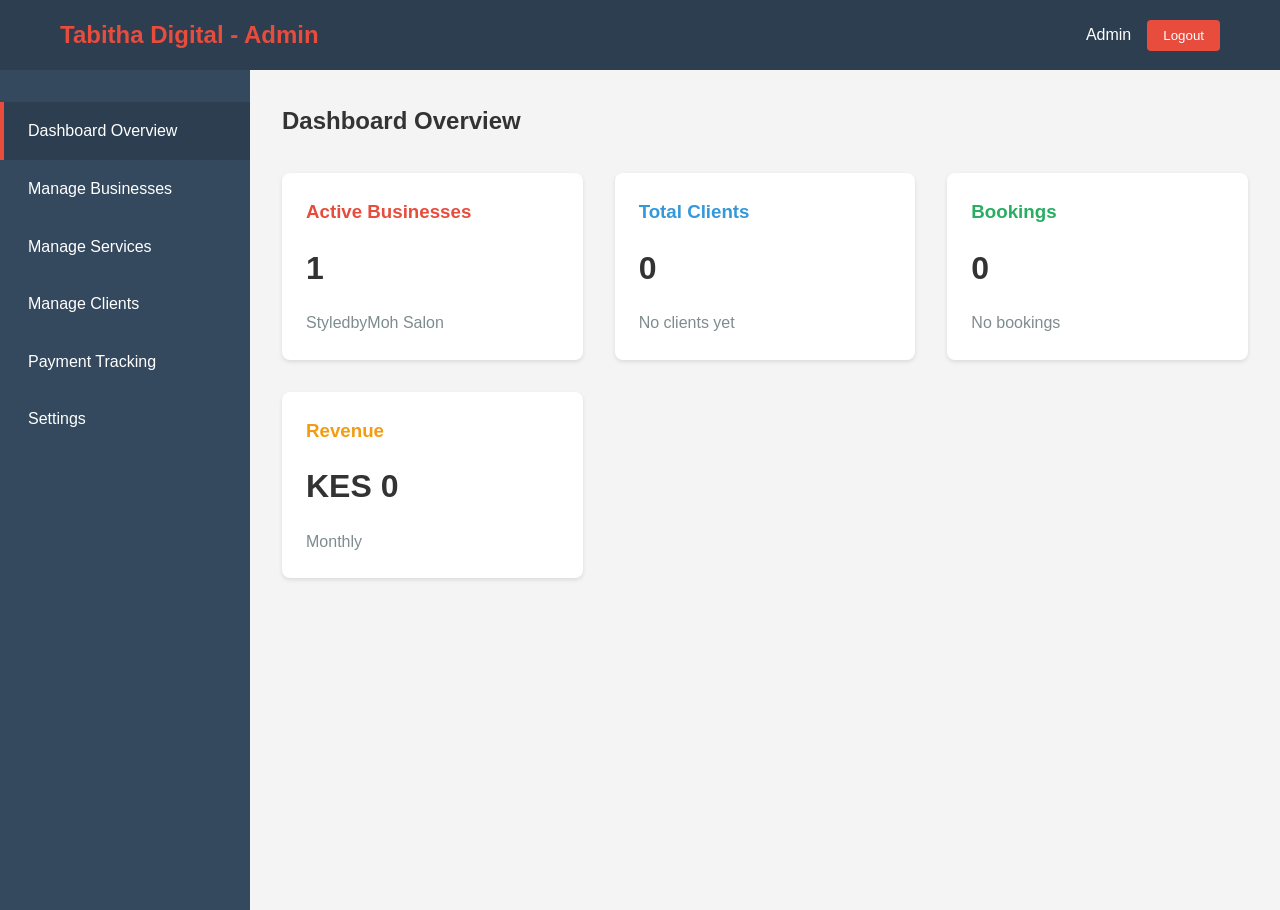
==== admin/dashboard.html @ 911a8e15 "Add admin dashboard page (admin/dashboard.html)" ====
<!DOCTYPE html>
<html lang="en">
<head>
    <meta charset="UTF-8">
    <meta name="viewport" content="width=device-width, initial-scale=1.0">
    <title>Admin Dashboard - Tabitha Digital</title>
    <link rel="stylesheet" href="../css/style.css">
    <link rel="stylesheet" href="admin.css">
</head>
<body>
    <!-- Admin Navigation -->
    <nav class="admin-navbar">
        <div class="container">
            <div class="admin-logo">Tabitha Digital - Admin</div>
            <div class="admin-user">
                <span id="adminUsername">Admin</span>
                <button class="logout-btn" onclick="adminLogout()">Logout</button>
            </div>
        </div>
    </nav>

    <!-- Dashboard Container -->
    <div class="dashboard-container">
        <!-- Sidebar -->
        <aside class="sidebar">
            <ul class="sidebar-menu">
                <li><a href="#overview" class="menu-link active" onclick="showSection('overview')">Dashboard Overview</a></li>
                <li><a href="#businesses" class="menu-link" onclick="showSection('businesses')">Manage Businesses</a></li>
                <li><a href="#services" class="menu-link" onclick="showSection('services')">Manage Services</a></li>
                <li><a href="#clients" class="menu-link" onclick="showSection('clients')">Manage Clients</a></li>
                <li><a href="#payments" class="menu-link" onclick="showSection('payments')">Payment Tracking</a></li>
                <li><a href="#settings" class="menu-link" onclick="showSection('settings')">Settings</a></li>
            </ul>
        </aside>

        <!-- Main Content -->
        <main class="main-content">
            <!-- Overview Section -->
            <section id="overview" class="content-section">
                <h2>Dashboard Overview</h2>
                <div style="display: grid; grid-template-columns: repeat(auto-fit, minmax(250px, 1fr)); gap: 2rem; margin-top: 2rem;">
                    <div style="background: white; padding: 1.5rem; border-radius: 8px; box-shadow: 0 2px 4px rgba(0,0,0,0.1);">
                        <h3 style="color: #e74c3c;">Active Businesses</h3>
                        <p style="font-size: 2rem; font-weight: bold; margin: 1rem 0;">1</p>
                        <p style="color: #7f8c8d;">StyledbyMoh Salon</p>
                    </div>
                    <div style="background: white; padding: 1.5rem; border-radius: 8px; box-shadow: 0 2px 4px rgba(0,0,0,0.1);">
                        <h3 style="color: #3498db;">Total Clients</h3>
                        <p style="font-size: 2rem; font-weight: bold; margin: 1rem 0;">0</p>
                        <p style="color: #7f8c8d;">No clients yet</p>
                    </div>
                    <div style="background: white; padding: 1.5rem; border-radius: 8px; box-shadow: 0 2px 4px rgba(0,0,0,0.1);">
                        <h3 style="color: #27ae60;">Bookings</h3>
                        <p style="font-size: 2rem; font-weight: bold; margin: 1rem 0;">0</p>
                        <p style="color: #7f8c8d;">No bookings</p>
                    </div>
                    <div style="background: white; padding: 1.5rem; border-radius: 8px; box-shadow: 0 2px 4px rgba(0,0,0,0.1);">
                        <h3 style="color: #f39c12;">Revenue</h3>
                        <p style="font-size: 2rem; font-weight: bold; margin: 1rem 0;">KES 0</p>
                        <p style="color: #7f8c8d;">Monthly</p>
                    </div>
                </div>
            </section>

            <!-- Manage Businesses Section -->
            <section id="businesses" class="content-section" style="display: none;">
                <h2>Manage Businesses</h2>
                <button class="cta-button" onclick="openAddBusinessModal()" style="margin: 2rem 0;">Add New Business</button>
                
                <div style="background: white; padding: 1.5rem; border-radius: 8px; box-shadow: 0 2px 4px rgba(0,0,0,0.1);">
                    <h3>Existing Businesses</h3>
                    <table style="width: 100%; border-collapse: collapse; margin-top: 1rem;">
                        <thead>
                            <tr style="background-color: #ecf0f1; border-bottom: 2px solid #bdc3c7;">
                                <th style="padding: 1rem; text-align: left;">Business Name</th>
                                <th style="padding: 1rem; text-align: left;">Category</th>
                                <th style="padding: 1rem; text-align: left;">Phone</th>
                                <th style="padding: 1rem; text-align: left;">Actions</th>
                            </tr>
                        </thead>
                        <tbody>
                            <tr style="border-bottom: 1px solid #ecf0f1;">
                                <td style="padding: 1rem;">StyledbyMoh Salon</td>
                                <td style="padding: 1rem;">Beauty & Hair Salon</td>
                                <td style="padding: 1rem;">+254 712 345 678</td>
                                <td style="padding: 1rem;">
                                    <button style="background: #3498db; color: white; padding: 0.5rem 1rem; border: none; border-radius: 4px; cursor: pointer; margin-right: 0.5rem;">Edit</button>
                                    <button style="background: #e74c3c; color: white; padding: 0.5rem 1rem; border: none; border-radius: 4px; cursor: pointer;">Delete</button>
                                </td>
                            </tr>
                        </tbody>
                    </table>
                </div>
            </section>

            <!-- Manage Services Section -->
            <section id="services" class="content-section" style="display: none;">
                <h2>Manage Services</h2>
                <button class="cta-button" onclick="openAddServiceModal()" style="margin: 2rem 0;">Add New Service</button>
                
                <div style="background: white; padding: 1.5rem; border-radius: 8px; box-shadow: 0 2px 4px rgba(0,0,0,0.1);">
                    <h3>Services for StyledbyMoh Salon</h3>
                    <table style="width: 100%; border-collapse: collapse; margin-top: 1rem;">
                        <thead>
                            <tr style="background-color: #ecf0f1; border-bottom: 2px solid #bdc3c7;">
                                <th style="padding: 1rem; text-align: left;">Service Name</th>
                                <th style="padding: 1rem; text-align: left;">Price</th>
                                <th style="padding: 1rem; text-align: left;">Duration</th>
                                <th style="padding: 1rem; text-align: left;">Actions</th>
                            </tr>
                        </thead>
                        <tbody>
                            <tr style="border-bottom: 1px solid #ecf0f1;">
                                <td style="padding: 1rem;">Hair Cutting</td>
                                <td style="padding: 1rem;">KES 500</td>
                                <td style="padding: 1rem;">30 mins</td>
                                <td style="padding: 1rem;">
                                    <button style="background: #3498db; color: white; padding: 0.5rem 1rem; border: none; border-radius: 4px; cursor: pointer; margin-right: 0.5rem;">Edit</button>
                                    <button style="background: #e74c3c; color: white; padding: 0.5rem 1rem; border: none; border-radius: 4px; cursor: pointer;">Delete</button>
                                </td>
                            </tr>
                        </tbody>
                    </table>
                </div>
            </section>

            <!-- Manage Clients Section -->
            <section id="clients" class="content-section" style="display: none;">
                <h2>Manage Clients</h2>
                
                <div style="background: white; padding: 1.5rem; border-radius: 8px; box-shadow: 0 2px 4px rgba(0,0,0,0.1);">
                    <h3>All Clients</h3>
                    <p style="color: #7f8c8d; margin-top: 1rem;">No clients registered yet. Clients will appear here once they make their first booking.</p>
                </div>
            </section>

            <!-- Payment Tracking Section -->
            <section id="payments" class="content-section" style="display: none;">
                <h2>Payment Tracking</h2>
                
                <div style="background: white; padding: 1.5rem; border-radius: 8px; box-shadow: 0 2px 4px rgba(0,0,0,0.1);">
                    <h3>Payment Status</h3>
                    <p style="color: #7f8c8d; margin-top: 1rem;">No payment records yet.</p>
                    <p style="color: #7f8c8d;">Setup Fee: KES 15,000 (Status: Pending)</p>
                    <p style="color: #7f8c8d;">Monthly Fee: KES 2,000 (Due: 1st of each month)</p>
                </div>
            </section>

            <!-- Settings Section -->
            <section id="settings" class="content-section" style="display: none;">
                <h2>Admin Settings</h2>
                
                <div style="background: white; padding: 1.5rem; border-radius: 8px; box-shadow: 0 2px 4px rgba(0,0,0,0.1); margin-top: 1rem;">
                    <h3>Change Password</h3>
                    <form style="margin-top: 1rem;">
                        <div style="margin-bottom: 1rem;">
                            <label style="display: block; margin-bottom: 0.5rem;">Current Password</label>
                            <input type="password" style="width: 100%; padding: 0.75rem; border: 1px solid #bdc3c7; border-radius: 4px;">
                        </div>
                        <div style="margin-bottom: 1rem;">
                            <label style="display: block; margin-bottom: 0.5rem;">New Password</label>
                            <input type="password" style="width: 100%; padding: 0.75rem; border: 1px solid #bdc3c7; border-radius: 4px;">
                        </div>
                        <div style="margin-bottom: 1rem;">
                            <label style="display: block; margin-bottom: 0.5rem;">Confirm Password</label>
                            <input type="password" style="width: 100%; padding: 0.75rem; border: 1px solid #bdc3c7; border-radius: 4px;">
                        </div>
                        <button type="submit" class="cta-button">Update Password</button>
                    </form>
                </div>
            </section>
        </main>
    </div>

    <script src="auth.js"></script>
    <script src="admin.js"></script>
</body>
</html>
---- css/style.css ----
* {
    margin: 0;
    padding: 0;
    box-sizing: border-box;
}

body {
    font-family: 'Segoe UI', Tahoma, Geneva, Verdana, sans-serif;
    line-height: 1.6;
    color: #333;
    background-color: #f4f4f4;
}

.container {
    max-width: 1200px;
    margin: 0 auto;
    padding: 0 20px;
}

/* Navigation Bar */
.navbar {
    background-color: #2c3e50;
    color: white;
    padding: 1rem 0;
    position: sticky;
    top: 0;
    z-index: 100;
    box-shadow: 0 2px 5px rgba(0,0,0,0.1);
}

.navbar .container {
    display: flex;
    justify-content: space-between;
    align-items: center;
}

.logo h1 {
    font-size: 1.8rem;
    color: #e74c3c;
}

.nav-links {
    display: flex;
    list-style: none;
    gap: 2rem;
}

.nav-links a {
    color: white;
    text-decoration: none;
    transition: color 0.3s ease;
}

.nav-links a:hover {
    color: #e74c3c;
}

.admin-link {
    background-color: #e74c3c;
    padding: 0.5rem 1rem;
    border-radius: 4px;
    font-weight: bold;
}

.admin-link:hover {
    background-color: #c0392b;
    color: white;
}

/* Hero Section */
.hero {
    background: linear-gradient(135deg, #667eea 0%, #764ba2 100%);
    color: white;
    padding: 100px 20px;
    text-align: center;
}

.hero-content h2 {
    font-size: 3rem;
    margin-bottom: 1rem;
}

.hero-content p {
    font-size: 1.3rem;
    margin-bottom: 2rem;
}

.cta-button {
    background-color: #e74c3c;
    color: white;
    padding: 12px 30px;
    font-size: 1rem;
    border: none;
    border-radius: 4px;
    cursor: pointer;
    transition: background-color 0.3s ease;
}

.cta-button:hover {
    background-color: #c0392b;
}

/* Businesses Section */
.businesses {
    padding: 60px 0;
    background-color: white;
}

.businesses h2 {
    text-align: center;
    font-size: 2.5rem;
    margin-bottom: 3rem;
    color: #2c3e50;
}

.business-grid {
    display: grid;
    grid-template-columns: repeat(auto-fit, minmax(300px, 1fr));
    gap: 2rem;
    margin-bottom: 2rem;
}

.business-card {
    background: white;
    border-radius: 8px;
    overflow: hidden;
    box-shadow: 0 4px 6px rgba(0,0,0,0.1);
    transition: transform 0.3s ease, box-shadow 0.3s ease;
}

.business-card:hover {
    transform: translateY(-5px);
    box-shadow: 0 8px 12px rgba(0,0,0,0.15);
}

.business-image {
    width: 100%;
    height: 200px;
    background-color: #ecf0f1;
    display: flex;
    align-items: center;
    justify-content: center;
    overflow: hidden;
}

.business-image img {
    width: 100%;
    height: 100%;
    object-fit: cover;
}

.business-info {
    padding: 1.5rem;
}

.business-info h3 {
    font-size: 1.5rem;
    margin-bottom: 0.5rem;
    color: #2c3e50;
}

.category {
    color: #e74c3c;
    font-weight: bold;
    font-size: 0.9rem;
}

.description {
    color: #7f8c8d;
    margin: 1rem 0;
    font-size: 0.95rem;
}

.contact {
    margin: 1rem 0;
    font-size: 0.95rem;
}

.contact strong {
    color: #2c3e50;
}

.view-btn {
    display: inline-block;
    background-color: #3498db;
    color: white;
    padding: 10px 20px;
    border-radius: 4px;
    text-decoration: none;
    transition: background-color 0.3s ease;
    margin-top: 1rem;
}

.view-btn:hover {
    background-color: #2980b9;
}

.note {
    text-align: center;
    color: #7f8c8d;
    font-style: italic;
}

/* Services Section */
.services {
    padding: 60px 0;
    background-color: #f4f4f4;
}

.services h2 {
    text-align: center;
    font-size: 2.5rem;
    margin-bottom: 3rem;
    color: #2c3e50;
}

.steps {
    display: grid;
    grid-template-columns: repeat(auto-fit, minmax(250px, 1fr));
    gap: 2rem;
}

.step {
    background: white;
    padding: 2rem;
    border-radius: 8px;
    text-align: center;
    box-shadow: 0 2px 4px rgba(0,0,0,0.1);
}

.step-number {
    width: 50px;
    height: 50px;
    background-color: #e74c3c;
    color: white;
    border-radius: 50%;
    display: flex;
    align-items: center;
    justify-content: center;
    font-size: 1.5rem;
    font-weight: bold;
    margin: 0 auto 1rem;
}

.step h3 {
    color: #2c3e50;
    margin-bottom: 0.5rem;
}

.step p {
    color: #7f8c8d;
}

/* Pricing Section */
.pricing {
    padding: 60px 0;
    background-color: white;
}

.pricing h2 {
    text-align: center;
    font-size: 2.5rem;
    margin-bottom: 3rem;
    color: #2c3e50;
}

.pricing-card {
    display: grid;
    grid-template-columns: repeat(auto-fit, minmax(300px, 1fr));
    gap: 2rem;
    margin-bottom: 2rem;
}

.price-detail {
    background: linear-gradient(135deg, #667eea 0%, #764ba2 100%);
    color: white;
    padding: 2rem;
    border-radius: 8px;
    text-align: center;
}

.price-detail h3 {
    font-size: 1.5rem;
    margin-bottom: 1rem;
}

.price {
    font-size: 2.5rem;
    font-weight: bold;
    margin-bottom: 0.5rem;
}

.price-detail .description {
    color: rgba(255,255,255,0.8);
    margin-top: 1rem;
}

.pricing-note {
    text-align: center;
    color: #7f8c8d;
    font-size: 0.95rem;
}

/* Footer */
.footer {
    background-color: #2c3e50;
    color: white;
    text-align: center;
    padding: 2rem 0;
    margin-top: 3rem;
}

.footer p {
    margin: 0.5rem 0;
}

/* Responsive Design */
@media (max-width: 768px) {
    .nav-links {
        flex-direction: column;
        gap: 1rem;
    }

    .hero-content h2 {
        font-size: 2rem;
    }

    .businesses h2,
    .services h2,
    .pricing h2 {
        font-size: 1.8rem;
    }

    .business-grid {
        grid-template-columns: 1fr;
    }
}
---- admin/admin.css ----
/* Admin Login Styles */

.login-container {
    min-height: 100vh;
    display: flex;
    align-items: center;
    justify-content: center;
    background: linear-gradient(135deg, #667eea 0%, #764ba2 100%);
    padding: 20px;
}

.login-box {
    background: white;
    padding: 2.5rem;
    border-radius: 8px;
    box-shadow: 0 10px 25px rgba(0, 0, 0, 0.2);
    width: 100%;
    max-width: 400px;
}

.login-header {
    text-align: center;
    margin-bottom: 2rem;
}

.login-header h1 {
    color: #2c3e50;
    font-size: 1.8rem;
    margin-bottom: 0.5rem;
}

.login-header p {
    color: #7f8c8d;
    font-size: 1rem;
}

.login-form {
    margin-bottom: 1.5rem;
}

.form-group {
    margin-bottom: 1.5rem;
}

.form-group label {
    display: block;
    margin-bottom: 0.5rem;
    color: #2c3e50;
    font-weight: 500;
    font-size: 0.95rem;
}

.form-group input[type="text"],
.form-group input[type="password"] {
    width: 100%;
    padding: 0.75rem;
    border: 1px solid #bdc3c7;
    border-radius: 4px;
    font-size: 0.95rem;
    transition: border-color 0.3s ease;
}

.form-group input[type="text"]:focus,
.form-group input[type="password"]:focus {
    outline: none;
    border-color: #667eea;
    box-shadow: 0 0 0 3px rgba(102, 126, 234, 0.1);
}

.form-group input[type="checkbox"] {
    margin-right: 0.5rem;
}

.remember-label {
    display: inline;
    margin-bottom: 0;
    font-weight: normal;
    font-size: 0.9rem;
    color: #7f8c8d;
}

.login-btn {
    width: 100%;
    padding: 0.75rem;
    background: linear-gradient(135deg, #667eea 0%, #764ba2 100%);
    color: white;
    border: none;
    border-radius: 4px;
    font-size: 1rem;
    font-weight: 600;
    cursor: pointer;
    transition: transform 0.2s ease, box-shadow 0.2s ease;
}

.login-btn:hover {
    transform: translateY(-2px);
    box-shadow: 0 5px 15px rgba(102, 126, 234, 0.4);
}

.login-btn:active {
    transform: translateY(0);
}

.error-message {
    color: #e74c3c;
    background-color: #fadbd8;
    padding: 0.75rem;
    border-radius: 4px;
    margin-bottom: 1rem;
    display: none;
    border-left: 4px solid #e74c3c;
    font-size: 0.9rem;
}

.error-message.show {
    display: block;
}

.login-footer {
    text-align: center;
    color: #95a5a6;
    font-size: 0.85rem;
}

.login-footer p {
    margin: 0.3rem 0;
}

/* Admin Dashboard Styles */
.admin-navbar {
    background-color: #2c3e50;
    color: white;
    padding: 1rem 0;
    box-shadow: 0 2px 5px rgba(0,0,0,0.1);
}

.admin-navbar .container {
    display: flex;
    justify-content: space-between;
    align-items: center;
}

.admin-logo {
    font-size: 1.5rem;
    font-weight: bold;
    color: #e74c3c;
}

.admin-user {
    display: flex;
    align-items: center;
    gap: 1rem;
}

.logout-btn {
    background-color: #e74c3c;
    color: white;
    padding: 0.5rem 1rem;
    border: none;
    border-radius: 4px;
    cursor: pointer;
    transition: background-color 0.3s ease;
}

.logout-btn:hover {
    background-color: #c0392b;
}

.dashboard-container {
    display: grid;
    grid-template-columns: 250px 1fr;
    min-height: calc(100vh - 60px);
}

.sidebar {
    background-color: #34495e;
    color: white;
    padding: 2rem 0;
}

.sidebar-menu {
    list-style: none;
}

.sidebar-menu li {
    margin: 0;
}

.sidebar-menu a {
    display: block;
    color: white;
    text-decoration: none;
    padding: 1rem 1.5rem;
    transition: background-color 0.3s ease;
    border-left: 4px solid transparent;
}

.sidebar-menu a:hover,
.sidebar-menu a.active {
    background-color: #2c3e50;
    border-left-color: #e74c3c;
}

.main-content {
    padding: 2rem;
    background-color: #f4f4f4;
}

/* Responsive Design */
@media (max-width: 768px) {
    .login-box {
        max-width: 100%;
    }

    .dashboard-container {
        grid-template-columns: 1fr;
    }

    .sidebar {
        display: none;
    }
}
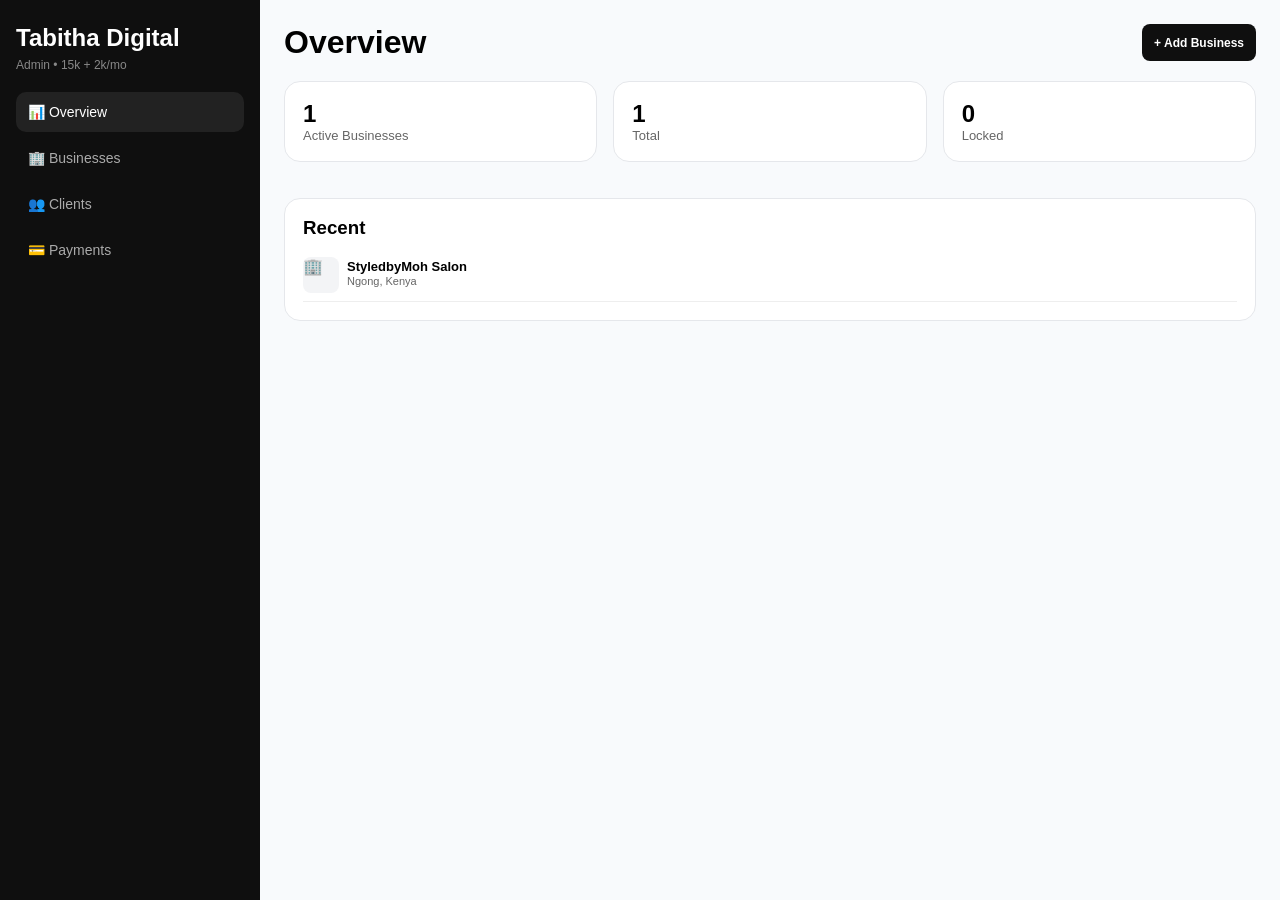
==== commit 73896a7c: "Create dashboard.html" ====
--- a/admin/dashboard.html
+++ b/admin/dashboard.html
@@ -1,178 +1,74 @@
 <!DOCTYPE html>
 <html lang="en">
 <head>
-    <meta charset="UTF-8">
-    <meta name="viewport" content="width=device-width, initial-scale=1.0">
-    <title>Admin Dashboard - Tabitha Digital</title>
-    <link rel="stylesheet" href="../css/style.css">
-    <link rel="stylesheet" href="admin.css">
+<meta charset="UTF-8"><meta name="viewport" content="width=device-width,initial-scale=1">
+<title>Tabitha Digital - Admin Dashboard</title>
+<style>
+*{margin:0;padding:0;box-sizing:border-box;font-family:-apple-system,BlinkMacSystemFont,Segoe UI,Roboto,sans-serif}
+body{background:#f8fafc;display:flex;min-height:100vh}
+.sidebar{width:260px;background:#0f0f0f;color:#fff;padding:24px 16px;position:fixed;height:100vh}
+.sidebar a{display:flex;gap:10px;color:#aaa;padding:12px;border-radius:10px;text-decoration:none;margin-bottom:6px;font-size:14px}
+.sidebar a.active,.sidebar a:hover{background:#222;color:#fff}
+.main{margin-left:260px;flex:1;padding:24px}
+.card{background:#fff;border:1px solid #e5e7eb;border-radius:16px;padding:18px;margin-bottom:16px}
+.grid{display:grid;grid-template-columns:repeat(auto-fit,minmax(160px,1fr));gap:16px;margin-bottom:20px}
+.section{display:none}.section.active{display:block}
+.item{display:flex;gap:14px;align-items:center;background:#fff;border:1px solid #e5e7eb;border-radius:14px;padding:14px;margin-bottom:12px}
+.thumb{width:64px;height:64px;border-radius:12px;background:#f3f4f6;overflow:hidden;flex-shrink:0;display:flex;align-items:center;justify-content:center}
+.thumb img{width:100%;height:100%;object-fit:cover}
+.btn{border:none;border-radius:8px;padding:8px 12px;font-size:12px;font-weight:600;cursor:pointer}
+.btn-dark{background:#0f0f0f;color:#fff}.btn-red{background:#ef4444;color:#fff}.btn-orange{background:#f59e0b;color:#fff}.btn-green{background:#10b981;color:#fff}.btn-ghost{background:#fff;border:1px solid #ddd}
+.modal{position:fixed;inset:0;background:rgba(0,0,0,.55);z-index:9999;display:flex;align-items:center;justify-content:center;padding:16px}
+.modal-box{background:#fff;border-radius:18px;padding:22px;width:100%;max-width:460px}
+.input{width:100%;padding:12px 14px;border:1px solid #d1d5db;border-radius:10px;margin-bottom:12px;font-size:14px}
+.badge{font-size:11px;padding:4px 8px;border-radius:20px;font-weight:600}.badge-green{background:#dcfce7;color:#166534}.badge-red{background:#fee2e2;color:#991b1b}
+@media(max-width:800px){.sidebar{position:relative;width:100%;height:auto}.main{margin-left:0}body{flex-direction:column}}
+</style>
 </head>
 <body>
-    <!-- Admin Navigation -->
-    <nav class="admin-navbar">
-        <div class="container">
-            <div class="admin-logo">Tabitha Digital - Admin</div>
-            <div class="admin-user">
-                <span id="adminUsername">Admin</span>
-                <button class="logout-btn" onclick="adminLogout()">Logout</button>
-            </div>
-        </div>
-    </nav>
+<div class="sidebar">
+<h2>Tabitha Digital</h2><div style="color:#888;font-size:12px;margin:6px 0 20px">Admin • 15k + 2k/mo</div>
+<a href="#" class="active" onclick="showSec('overview',this)">📊 Overview</a>
+<a href="#" onclick="showSec('businesses',this)">🏢 Businesses</a>
+<a href="#" onclick="showSec('clients',this)">👥 Clients</a>
+<a href="#" onclick="showSec('payments',this)">💳 Payments</a>
+</div>
+<div class="main">
+<div style="display:flex;justify-content:space-between;margin-bottom:20px"><h1 id="pageTitle">Overview</h1><button class="btn btn-dark" onclick="openAdd()">+ Add Business</button></div>
 
-    <!-- Dashboard Container -->
-    <div class="dashboard-container">
-        <!-- Sidebar -->
-        <aside class="sidebar">
-            <ul class="sidebar-menu">
-                <li><a href="#overview" class="menu-link active" onclick="showSection('overview')">Dashboard Overview</a></li>
-                <li><a href="#businesses" class="menu-link" onclick="showSection('businesses')">Manage Businesses</a></li>
-                <li><a href="#services" class="menu-link" onclick="showSection('services')">Manage Services</a></li>
-                <li><a href="#clients" class="menu-link" onclick="showSection('clients')">Manage Clients</a></li>
-                <li><a href="#payments" class="menu-link" onclick="showSection('payments')">Payment Tracking</a></li>
-                <li><a href="#settings" class="menu-link" onclick="showSection('settings')">Settings</a></li>
-            </ul>
-        </aside>
+<div id="overview" class="section active">
+<div class="grid">
+<div class="card"><h2 id="cActive">0</h2><p style="color:#666;font-size:13px">Active Businesses</p></div>
+<div class="card"><h2 id="cTotal">0</h2><p style="color:#666;font-size:13px">Total</p></div>
+<div class="card"><h2 id="cLocked">0</h2><p style="color:#666;font-size:13px">Locked</p></div>
+</div>
+<div class="card"><h3>Recent</h3><div id="recentList" style="margin-top:10px"></div></div>
+</div>
 
-        <!-- Main Content -->
-        <main class="main-content">
-            <!-- Overview Section -->
-            <section id="overview" class="content-section">
-                <h2>Dashboard Overview</h2>
-                <div style="display: grid; grid-template-columns: repeat(auto-fit, minmax(250px, 1fr)); gap: 2rem; margin-top: 2rem;">
-                    <div style="background: white; padding: 1.5rem; border-radius: 8px; box-shadow: 0 2px 4px rgba(0,0,0,0.1);">
-                        <h3 style="color: #e74c3c;">Active Businesses</h3>
-                        <p style="font-size: 2rem; font-weight: bold; margin: 1rem 0;">1</p>
-                        <p style="color: #7f8c8d;">StyledbyMoh Salon</p>
-                    </div>
-                    <div style="background: white; padding: 1.5rem; border-radius: 8px; box-shadow: 0 2px 4px rgba(0,0,0,0.1);">
-                        <h3 style="color: #3498db;">Total Clients</h3>
-                        <p style="font-size: 2rem; font-weight: bold; margin: 1rem 0;">0</p>
-                        <p style="color: #7f8c8d;">No clients yet</p>
-                    </div>
-                    <div style="background: white; padding: 1.5rem; border-radius: 8px; box-shadow: 0 2px 4px rgba(0,0,0,0.1);">
-                        <h3 style="color: #27ae60;">Bookings</h3>
-                        <p style="font-size: 2rem; font-weight: bold; margin: 1rem 0;">0</p>
-                        <p style="color: #7f8c8d;">No bookings</p>
-                    </div>
-                    <div style="background: white; padding: 1.5rem; border-radius: 8px; box-shadow: 0 2px 4px rgba(0,0,0,0.1);">
-                        <h3 style="color: #f39c12;">Revenue</h3>
-                        <p style="font-size: 2rem; font-weight: bold; margin: 1rem 0;">KES 0</p>
-                        <p style="color: #7f8c8d;">Monthly</p>
-                    </div>
-                </div>
-            </section>
+<div id="businesses" class="section">
+<div class="card" style="display:flex;justify-content:space-between;align-items:center"><h3>All Businesses</h3><button class="btn btn-dark" onclick="openAdd()">+ Add</button></div>
+<div id="bizList"></div>
+</div>
 
-            <!-- Manage Businesses Section -->
-            <section id="businesses" class="content-section" style="display: none;">
-                <h2>Manage Businesses</h2>
-                <button class="cta-button" onclick="openAddBusinessModal()" style="margin: 2rem 0;">Add New Business</button>
-                
-                <div style="background: white; padding: 1.5rem; border-radius: 8px; box-shadow: 0 2px 4px rgba(0,0,0,0.1);">
-                    <h3>Existing Businesses</h3>
-                    <table style="width: 100%; border-collapse: collapse; margin-top: 1rem;">
-                        <thead>
-                            <tr style="background-color: #ecf0f1; border-bottom: 2px solid #bdc3c7;">
-                                <th style="padding: 1rem; text-align: left;">Business Name</th>
-                                <th style="padding: 1rem; text-align: left;">Category</th>
-                                <th style="padding: 1rem; text-align: left;">Phone</th>
-                                <th style="padding: 1rem; text-align: left;">Actions</th>
-                            </tr>
-                        </thead>
-                        <tbody>
-                            <tr style="border-bottom: 1px solid #ecf0f1;">
-                                <td style="padding: 1rem;">StyledbyMoh Salon</td>
-                                <td style="padding: 1rem;">Beauty & Hair Salon</td>
-                                <td style="padding: 1rem;">+254 712 345 678</td>
-                                <td style="padding: 1rem;">
-                                    <button style="background: #3498db; color: white; padding: 0.5rem 1rem; border: none; border-radius: 4px; cursor: pointer; margin-right: 0.5rem;">Edit</button>
-                                    <button style="background: #e74c3c; color: white; padding: 0.5rem 1rem; border: none; border-radius: 4px; cursor: pointer;">Delete</button>
-                                </td>
-                            </tr>
-                        </tbody>
-                    </table>
-                </div>
-            </section>
+<div id="clients" class="section"><div class="card"><h3>Clients & Bookings</h3><p style="color:#666;margin-top:8px">Connected to your services/ folder</p></div></div>
+<div id="payments" class="section"><div class="card"><h3>Payments - 15k setup + 2k monthly</h3><div id="payList" style="margin-top:12px"></div></div></div>
+</div>
 
-            <!-- Manage Services Section -->
-            <section id="services" class="content-section" style="display: none;">
-                <h2>Manage Services</h2>
-                <button class="cta-button" onclick="openAddServiceModal()" style="margin: 2rem 0;">Add New Service</button>
-                
-                <div style="background: white; padding: 1.5rem; border-radius: 8px; box-shadow: 0 2px 4px rgba(0,0,0,0.1);">
-                    <h3>Services for StyledbyMoh Salon</h3>
-                    <table style="width: 100%; border-collapse: collapse; margin-top: 1rem;">
-                        <thead>
-                            <tr style="background-color: #ecf0f1; border-bottom: 2px solid #bdc3c7;">
-                                <th style="padding: 1rem; text-align: left;">Service Name</th>
-                                <th style="padding: 1rem; text-align: left;">Price</th>
-                                <th style="padding: 1rem; text-align: left;">Duration</th>
-                                <th style="padding: 1rem; text-align: left;">Actions</th>
-                            </tr>
-                        </thead>
-                        <tbody>
-                            <tr style="border-bottom: 1px solid #ecf0f1;">
-                                <td style="padding: 1rem;">Hair Cutting</td>
-                                <td style="padding: 1rem;">KES 500</td>
-                                <td style="padding: 1rem;">30 mins</td>
-                                <td style="padding: 1rem;">
-                                    <button style="background: #3498db; color: white; padding: 0.5rem 1rem; border: none; border-radius: 4px; cursor: pointer; margin-right: 0.5rem;">Edit</button>
-                                    <button style="background: #e74c3c; color: white; padding: 0.5rem 1rem; border: none; border-radius: 4px; cursor: pointer;">Delete</button>
-                                </td>
-                            </tr>
-                        </tbody>
-                    </table>
-                </div>
-            </section>
-
-            <!-- Manage Clients Section -->
-            <section id="clients" class="content-section" style="display: none;">
-                <h2>Manage Clients</h2>
-                
-                <div style="background: white; padding: 1.5rem; border-radius: 8px; box-shadow: 0 2px 4px rgba(0,0,0,0.1);">
-                    <h3>All Clients</h3>
-                    <p style="color: #7f8c8d; margin-top: 1rem;">No clients registered yet. Clients will appear here once they make their first booking.</p>
-                </div>
-            </section>
-
-            <!-- Payment Tracking Section -->
-            <section id="payments" class="content-section" style="display: none;">
-                <h2>Payment Tracking</h2>
-                
-                <div style="background: white; padding: 1.5rem; border-radius: 8px; box-shadow: 0 2px 4px rgba(0,0,0,0.1);">
-                    <h3>Payment Status</h3>
-                    <p style="color: #7f8c8d; margin-top: 1rem;">No payment records yet.</p>
-                    <p style="color: #7f8c8d;">Setup Fee: KES 15,000 (Status: Pending)</p>
-                    <p style="color: #7f8c8d;">Monthly Fee: KES 2,000 (Due: 1st of each month)</p>
-                </div>
-            </section>
-
-            <!-- Settings Section -->
-            <section id="settings" class="content-section" style="display: none;">
-                <h2>Admin Settings</h2>
-                
-                <div style="background: white; padding: 1.5rem; border-radius: 8px; box-shadow: 0 2px 4px rgba(0,0,0,0.1); margin-top: 1rem;">
-                    <h3>Change Password</h3>
-                    <form style="margin-top: 1rem;">
-                        <div style="margin-bottom: 1rem;">
-                            <label style="display: block; margin-bottom: 0.5rem;">Current Password</label>
-                            <input type="password" style="width: 100%; padding: 0.75rem; border: 1px solid #bdc3c7; border-radius: 4px;">
-                        </div>
-                        <div style="margin-bottom: 1rem;">
-                            <label style="display: block; margin-bottom: 0.5rem;">New Password</label>
-                            <input type="password" style="width: 100%; padding: 0.75rem; border: 1px solid #bdc3c7; border-radius: 4px;">
-                        </div>
-                        <div style="margin-bottom: 1rem;">
-                            <label style="display: block; margin-bottom: 0.5rem;">Confirm Password</label>
-                            <input type="password" style="width: 100%; padding: 0.75rem; border: 1px solid #bdc3c7; border-radius: 4px;">
-                        </div>
-                        <button type="submit" class="cta-button">Update Password</button>
-                    </form>
-                </div>
-            </section>
-        </main>
-    </div>
-
-    <script src="auth.js"></script>
-    <script src="admin.js"></script>
+<script>
+let businesses=JSON.parse(localStorage.getItem('tabitha_businesses')||'[]');
+if(businesses.length==0)businesses=[{id:1,name:"StyledbyMoh Salon",category:"Salon",phone:"0700000000",location:"Ngong, Kenya",photo:"",locked:false,monthlyPaid:true}];
+function showSec(id,el){document.querySelectorAll('.section').forEach(s=>s.classList.remove('active'));document.getElementById(id).classList.add('active');document.getElementById('pageTitle').textContent=id;document.querySelectorAll('.sidebar a').forEach(a=>a.classList.remove('active'));if(el)el.classList.add('active');render();}
+function render(){localStorage.setItem('tabitha_businesses',JSON.stringify(businesses));document.getElementById('cActive').textContent=businesses.filter(b=>!b.locked).length;document.getElementById('cTotal').textContent=businesses.length;document.getElementById('cLocked').textContent=businesses.filter(b=>b.locked).length;
+let html=businesses.map(b=>`<div class="item"><div class="thumb">${b.photo?`<img src="${b.photo}">`:'🏢'}</div><div style="flex:1"><b>${b.name} ${b.locked?'🔒':''}</b><br><small style="color:#666">${b.category} • ${b.phone} • ${b.location}</small><br><span class="badge ${b.locked?'badge-red':'badge-green'}">${b.locked?'Locked':'Active'}</span></div><div style="display:flex;flex-direction:column;gap:6px"><button class="btn ${b.locked?'btn-green':'btn-orange'}" onclick="toggleLock(${b.id})">${b.locked?'Unlock':'Lock'}</button><button class="btn btn-red" onclick="delBiz(${b.id})">Delete</button></div></div>`).join('');
+document.getElementById('bizList').innerHTML=html||'<div class="card" style="text-align:center;color:#888">No businesses</div>';
+document.getElementById('recentList').innerHTML=businesses.slice(-3).reverse().map(b=>`<div style="padding:8px 0;border-bottom:1px solid #eee;display:flex;gap:8px"><div style="width:36px;height:36px;border-radius:8px;background:#f3f4f6;overflow:hidden">${b.photo?`<img src="${b.photo}" style="width:100%;height:100%;object-fit:cover">`:'🏢'}</div><div><b style="font-size:13px">${b.name}</b><div style="font-size:11px;color:#666">${b.location}</div></div></div>`).join('')||'None';
+document.getElementById('payList').innerHTML=businesses.map(b=>`<div style="display:flex;justify-content:space-between;padding:10px 0;border-bottom:1px solid #eee;font-size:13px"><span>${b.name}</span><span>KES 2k/mo ${b.locked?'🔒':''}</span></div>`).join('');
+}
+function openAdd(){let old=document.getElementById('addModal');if(old)old.remove();let m=document.createElement('div');m.id='addModal';m.className='modal';m.innerHTML=`<div class="modal-box"><h3 style="margin-bottom:12px">Add New Business</h3><input id="fName" class="input" placeholder="Business Name *"><input id="fCat" class="input" placeholder="Category" value="Salon"><input id="fPhone" class="input" placeholder="Phone"><input id="fLoc" class="input" placeholder="Location" value="Ngong, Kenya"><label style="font-size:12px">Business Photo:</label><input id="fPhoto" type="file" accept="image/*" class="input"><div id="preview" style="display:none;margin-bottom:12px"><img id="prevImg" style="width:100%;height:160px;object-fit:cover;border-radius:10px"></div><div style="display:flex;gap:10px"><button class="btn btn-ghost" style="flex:1;padding:12px" onclick="document.getElementById('addModal').remove()">Cancel</button><button class="btn btn-dark" style="flex:1;padding:12px" onclick="saveBiz()">Save</button></div></div>`;document.body.appendChild(m);document.getElementById('fPhoto').onchange=e=>{let f=e.target.files[0];if(!f)return;let r=new FileReader();r.onload=ev=>{document.getElementById('preview').style.display='block';document.getElementById('prevImg').src=ev.target.result;};r.readAsDataURL(f);};}
+function saveBiz(){let name=document.getElementById('fName').value.trim();if(!name){alert('Name required');return;}let cat=document.getElementById('fCat').value.trim()||'Salon';let phone=document.getElementById('fPhone').value.trim()||'0700000000';let loc=document.getElementById('fLoc').value.trim()||'Ngong';let photoEl=document.getElementById('prevImg');let photo=photoEl&&photoEl.src&&photoEl.src.startsWith('data:')?photoEl.src:"";businesses.push({id:Date.now(),name,category:cat,phone,location:loc,photo,locked:false,monthlyPaid:false});render();document.getElementById('addModal').remove();showSec('businesses',document.querySelectorAll('.sidebar a')[1]);}
+function delBiz(id){if(!confirm('Delete?'))return;businesses=businesses.filter(b=>b.id!==id);render();}
+function toggleLock(id){let b=businesses.find(x=>x.id===id);if(b){b.locked=!b.locked;render();}}
+document.addEventListener('DOMContentLoaded',render);
+</script>
 </body>
 </html>
